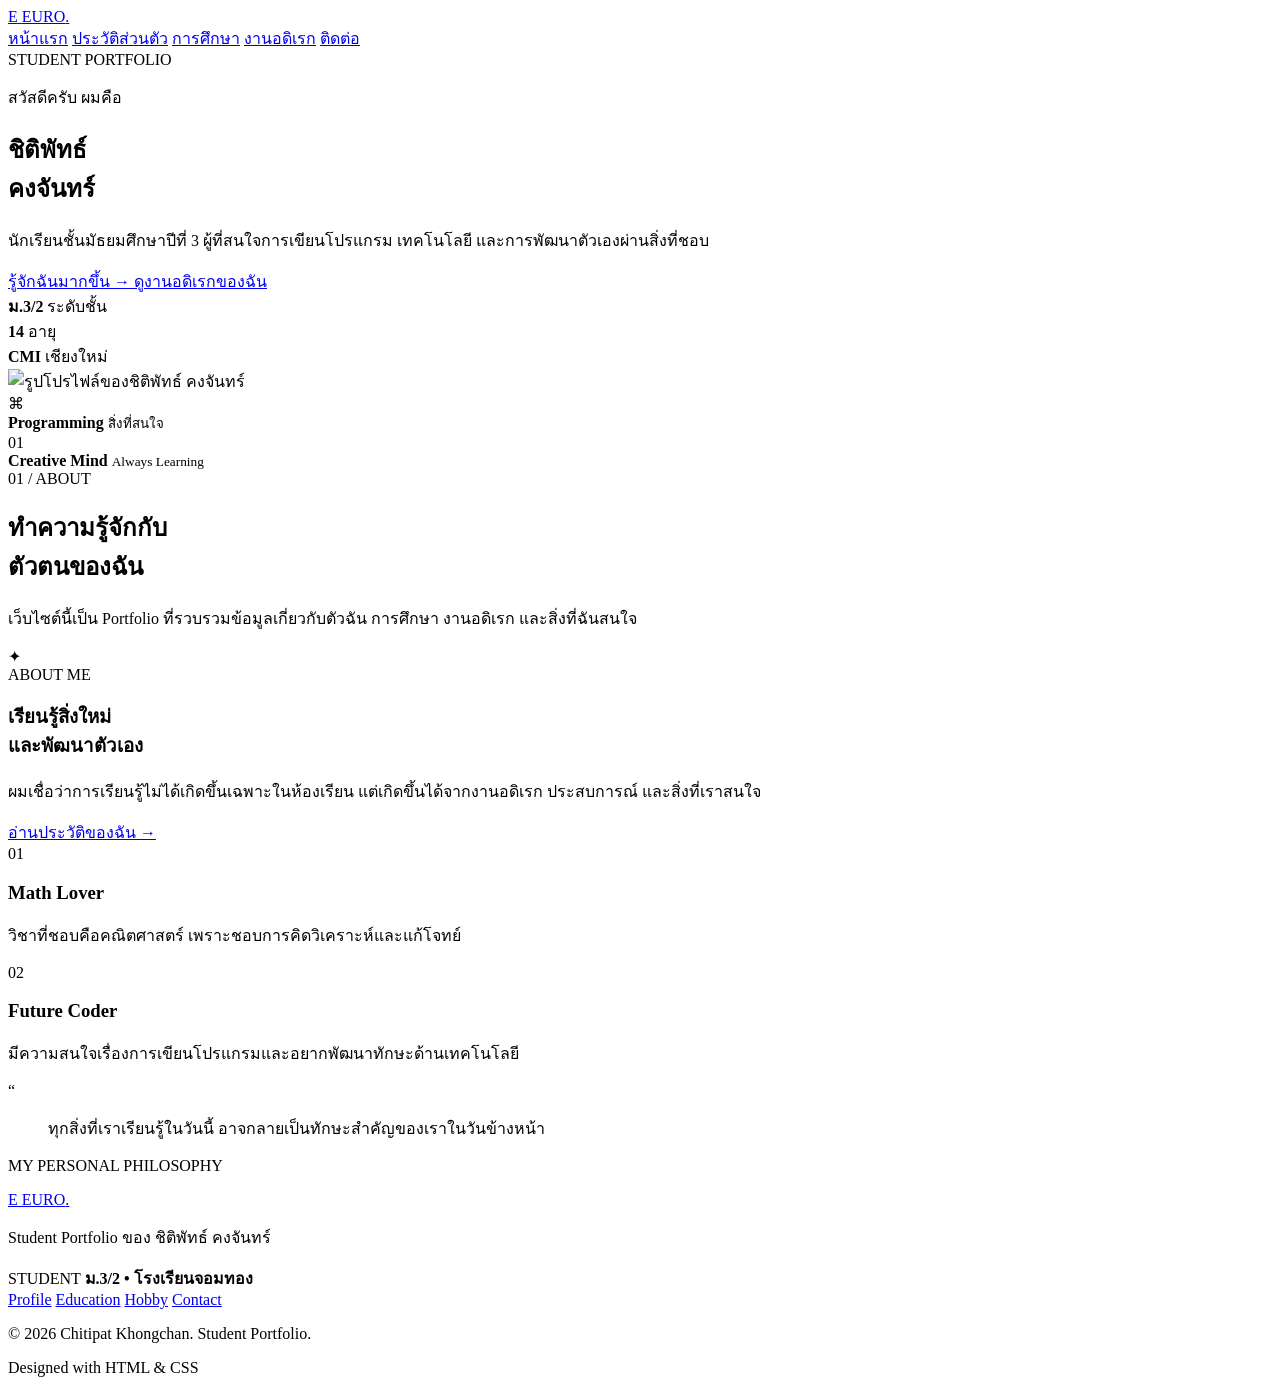
==== index.html @ 55d78a34 "Create index.html" ====
<!DOCTYPE html>
<html lang="th">
<head>
    <meta charset="UTF-8">
    <meta name="viewport" content="width=device-width, initial-scale=1.0">
    <meta name="description" content="เว็บไซต์ Portfolio ของชิติพัทธ์ คงจันทร์ หรือยูโร นักเรียนชั้นมัธยมศึกษาปีที่ 3">
    <title>Euro Portfolio | หน้าแรก</title>
    <link rel="stylesheet" href="style.css">
</head>

<body>

    <header class="site-header">
        <nav class="navbar container">
            <a href="index.html" class="logo">
                <span class="logo-mark">E</span>
                <span>EURO<span class="logo-dot">.</span></span>
            </a>

            <div class="nav-links">
                <a href="index.html" class="active">หน้าแรก</a>
                <a href="profile.html">ประวัติส่วนตัว</a>
                <a href="education.html">การศึกษา</a>
                <a href="hobby.html">งานอดิเรก</a>
                <a href="contact.html">ติดต่อ</a>
            </div>
        </nav>
    </header>

    <main>

        <section class="hero">
            <div class="hero-glow hero-glow-one"></div>
            <div class="hero-glow hero-glow-two"></div>

            <div class="container hero-grid">

                <div class="hero-content reveal">
                    <div class="eyebrow">
                        <span class="status-dot"></span>
                        STUDENT PORTFOLIO
                    </div>

                    <p class="hero-small-title">สวัสดีครับ ผมคือ</p>

                    <h1>
                        ชิติพัทธ์<br>
                        <span>คงจันทร์</span>
                    </h1>

                    <p class="hero-description">
                        นักเรียนชั้นมัธยมศึกษาปีที่ 3
                        ผู้ที่สนใจการเขียนโปรแกรม เทคโนโลยี
                        และการพัฒนาตัวเองผ่านสิ่งที่ชอบ
                    </p>

                    <div class="hero-actions">
                        <a href="profile.html" class="btn btn-primary">
                            รู้จักฉันมากขึ้น
                            <span>→</span>
                        </a>

                        <a href="hobby.html" class="btn btn-outline">
                            ดูงานอดิเรกของฉัน
                        </a>
                    </div>

                    <div class="hero-meta">
                        <div>
                            <strong>ม.3/2</strong>
                            <span>ระดับชั้น</span>
                        </div>

                        <div>
                            <strong>14</strong>
                            <span>อายุ</span>
                        </div>

                        <div>
                            <strong>CMI</strong>
                            <span>เชียงใหม่</span>
                        </div>
                    </div>
                </div>

                <div class="hero-visual reveal delay-1">
                    <div class="visual-circle"></div>
                    <div class="visual-ring"></div>

                    <div class="profile-frame">
                        <img
                            src="https://placehold.co/600x700/101722/90CAF9?text=EURO"
                            alt="รูปโปรไฟล์ของชิติพัทธ์ คงจันทร์">
                    </div>

                    <div class="floating-card floating-card-top">
                        <span class="floating-icon">⌘</span>
                        <div>
                            <strong>Programming</strong>
                            <small>สิ่งที่สนใจ</small>
                        </div>
                    </div>

                    <div class="floating-card floating-card-bottom">
                        <span class="floating-icon">01</span>
                        <div>
                            <strong>Creative Mind</strong>
                            <small>Always Learning</small>
                        </div>
                    </div>
                </div>

            </div>
        </section>

        <section class="intro-section section">
            <div class="container">

                <div class="section-heading reveal">
                    <span class="section-number">01 / ABOUT</span>
                    <h2>ทำความรู้จักกับ<br><span>ตัวตนของฉัน</span></h2>
                    <p>
                        เว็บไซต์นี้เป็น Portfolio ที่รวบรวมข้อมูลเกี่ยวกับตัวฉัน
                        การศึกษา งานอดิเรก และสิ่งที่ฉันสนใจ
                    </p>
                </div>

                <div class="intro-grid">

                    <article class="feature-card feature-main reveal">
                        <div class="card-icon">✦</div>
                        <span class="card-label">ABOUT ME</span>
                        <h3>เรียนรู้สิ่งใหม่<br>และพัฒนาตัวเอง</h3>
                        <p>
                            ผมเชื่อว่าการเรียนรู้ไม่ได้เกิดขึ้นเฉพาะในห้องเรียน
                            แต่เกิดขึ้นได้จากงานอดิเรก ประสบการณ์
                            และสิ่งที่เราสนใจ
                        </p>
                        <a href="profile.html" class="text-link">
                            อ่านประวัติของฉัน →
                        </a>
                    </article>

                    <article class="feature-card reveal delay-1">
                        <span class="mini-number">01</span>
                        <h3>Math Lover</h3>
                        <p>วิชาที่ชอบคือคณิตศาสตร์ เพราะชอบการคิดวิเคราะห์และแก้โจทย์</p>
                    </article>

                    <article class="feature-card accent-card reveal delay-2">
                        <span class="mini-number">02</span>
                        <h3>Future Coder</h3>
                        <p>มีความสนใจเรื่องการเขียนโปรแกรมและอยากพัฒนาทักษะด้านเทคโนโลยี</p>
                    </article>

                </div>
            </div>
        </section>

        <section class="quote-section">
            <div class="container quote-inner reveal">
                <span class="quote-mark">“</span>
                <blockquote>
                    ทุกสิ่งที่เราเรียนรู้ในวันนี้
                    อาจกลายเป็นทักษะสำคัญของเราในวันข้างหน้า
                </blockquote>
                <span class="quote-line"></span>
                <p>MY PERSONAL PHILOSOPHY</p>
            </div>
        </section>

    </main>

    <footer class="site-footer">
        <div class="container footer-grid">

            <div class="footer-brand">
                <a href="index.html" class="logo">
                    <span class="logo-mark">E</span>
                    <span>EURO<span class="logo-dot">.</span></span>
                </a>
                <p>Student Portfolio ของ ชิติพัทธ์ คงจันทร์</p>
            </div>

            <div class="footer-class">
                <span>STUDENT</span>
                <strong>ม.3/2 • โรงเรียนจอมทอง</strong>
            </div>

            <div class="footer-links">
                <a href="profile.html">Profile</a>
                <a href="education.html">Education</a>
                <a href="hobby.html">Hobby</a>
                <a href="contact.html">Contact</a>
            </div>

        </div>

        <div class="container footer-bottom">
            <p>© 2026 Chitipat Khongchan. Student Portfolio.</p>
            <p>Designed with HTML & CSS</p>
        </div>
    </footer>

</body>
</html>
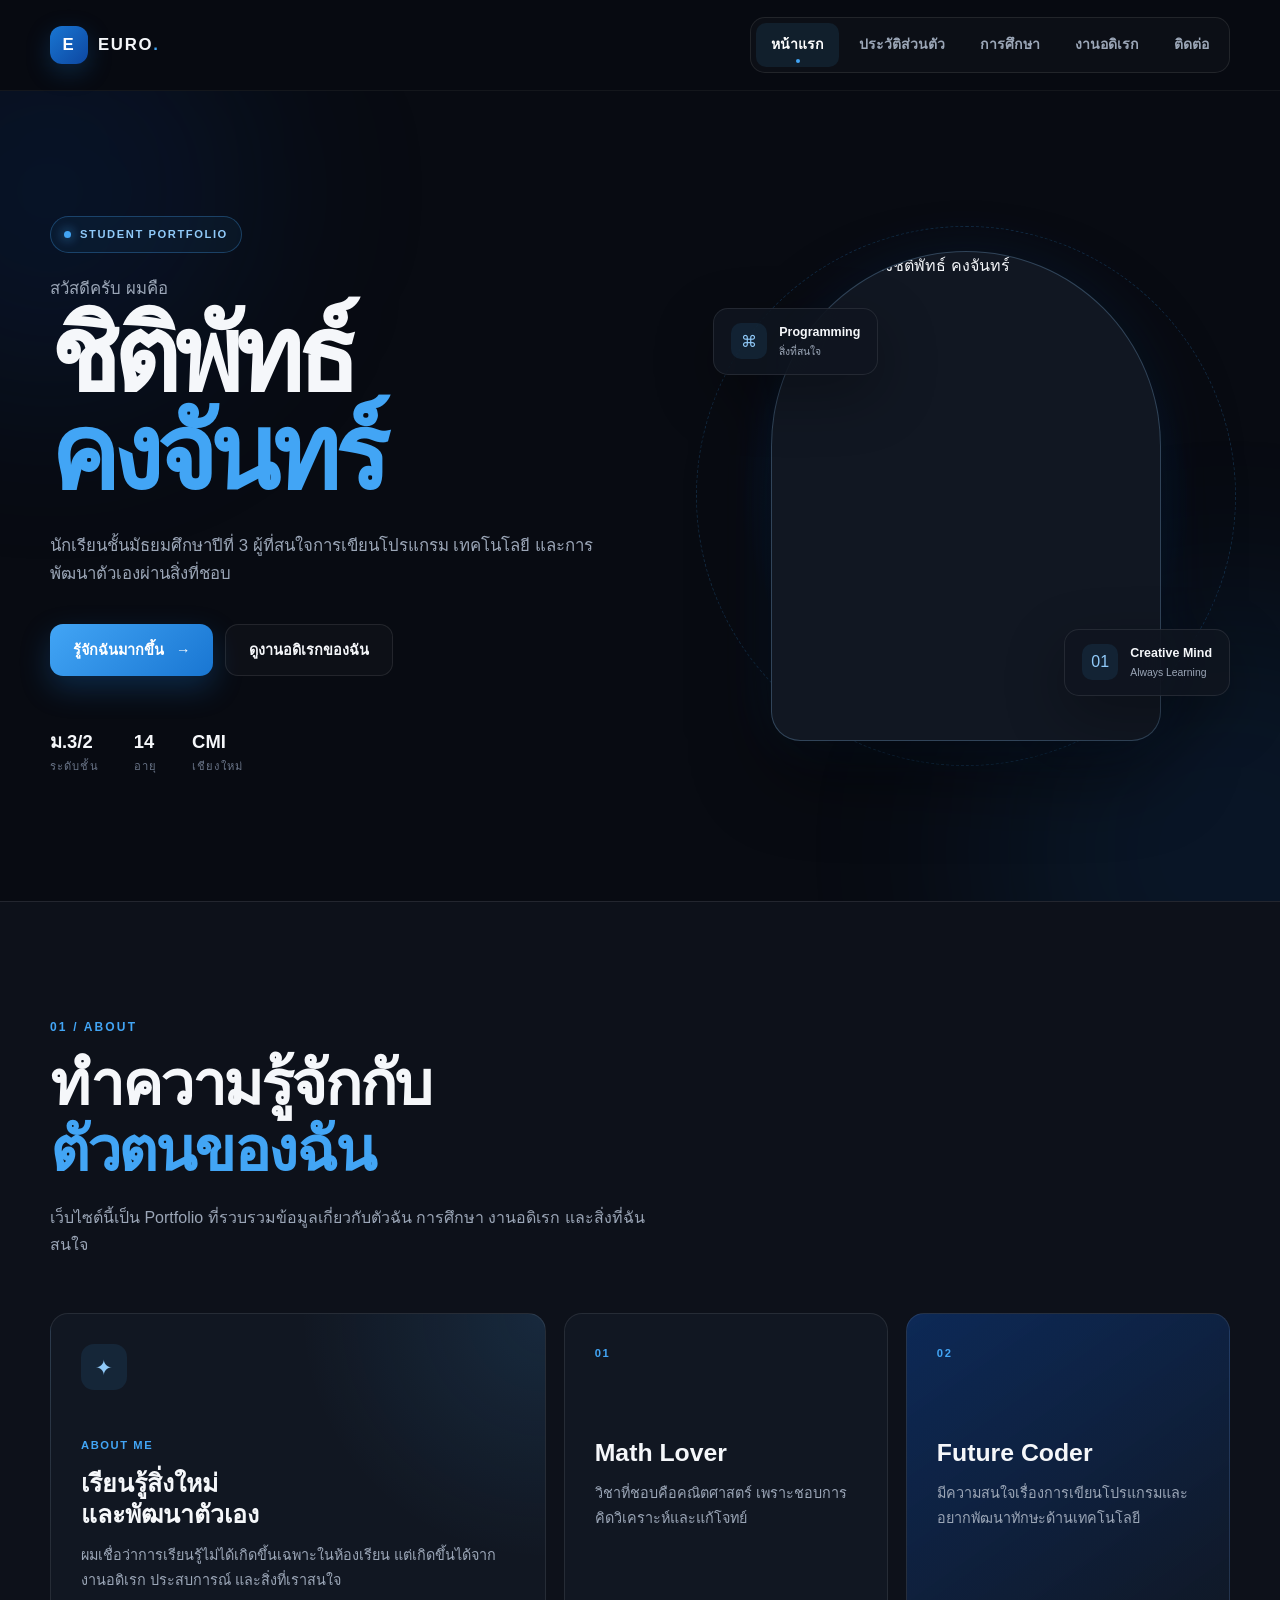
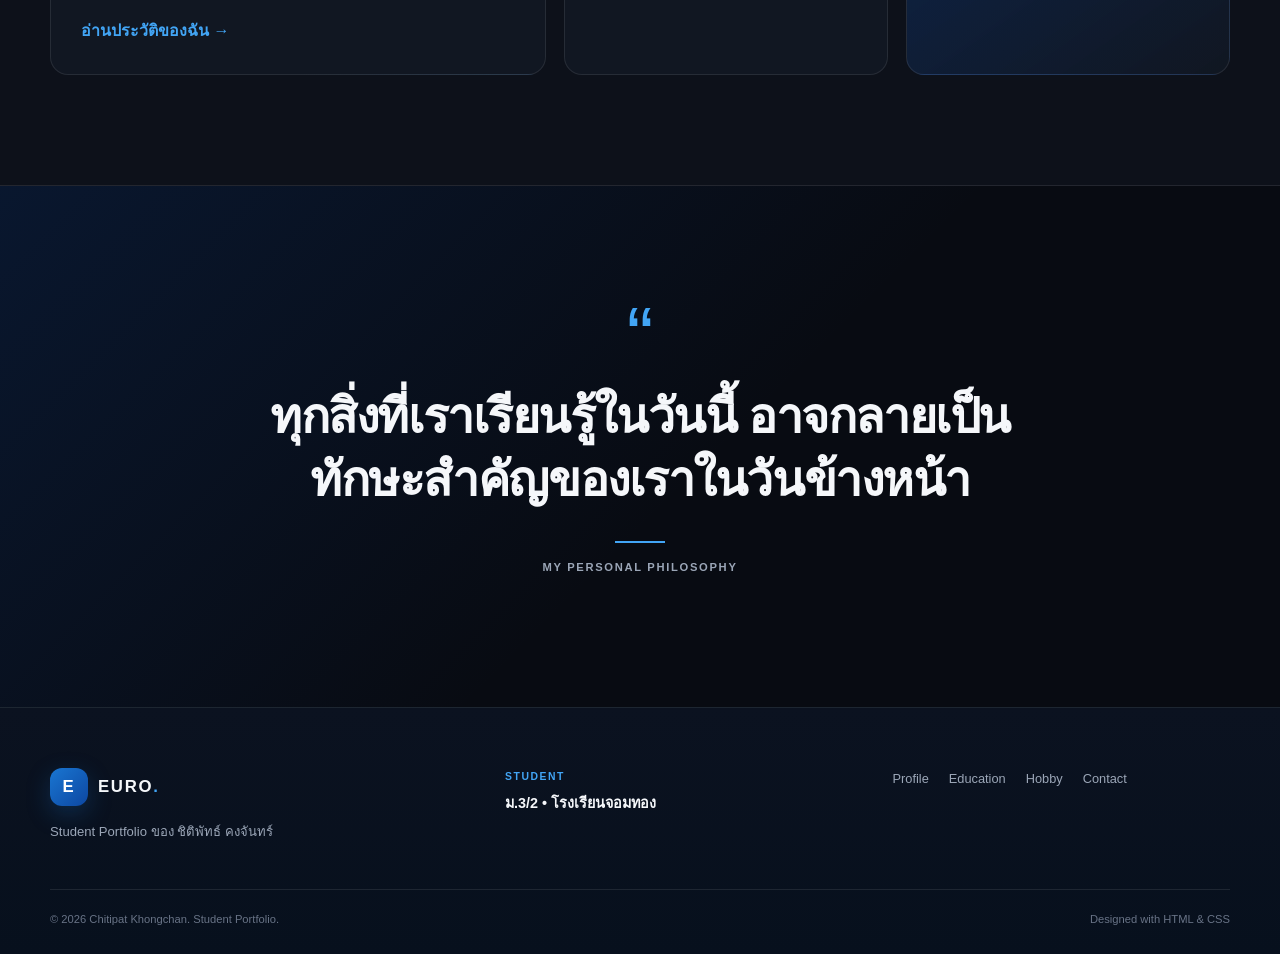
==== commit 7f93af0c: "Update index.html" ====
--- a/index.html
+++ b/index.html
@@ -5,6 +5,12 @@
     <meta name="viewport" content="width=device-width, initial-scale=1.0">
     <meta name="description" content="เว็บไซต์ Portfolio ของชิติพัทธ์ คงจันทร์ หรือยูโร นักเรียนชั้นมัธยมศึกษาปีที่ 3">
     <title>Euro Portfolio | หน้าแรก</title>
+
+    <!-- Modern Thai Font -->
+    <link rel="preconnect" href="https://fonts.googleapis.com">
+    <link rel="preconnect" href="https://fonts.gstatic.com" crossorigin>
+    <link href="https://fonts.googleapis.com/css2?family=Kanit:wght@300;400;500;600;700&display=swap" rel="stylesheet">
+
     <link rel="stylesheet" href="style.css">
 </head>
 
@@ -118,7 +124,12 @@
 
                 <div class="section-heading reveal">
                     <span class="section-number">01 / ABOUT</span>
-                    <h2>ทำความรู้จักกับ<br><span>ตัวตนของฉัน</span></h2>
+
+                    <h2>
+                        ทำความรู้จักกับ<br>
+                        <span>ตัวตนของฉัน</span>
+                    </h2>
+
                     <p>
                         เว็บไซต์นี้เป็น Portfolio ที่รวบรวมข้อมูลเกี่ยวกับตัวฉัน
                         การศึกษา งานอดิเรก และสิ่งที่ฉันสนใจ
@@ -130,12 +141,18 @@
                     <article class="feature-card feature-main reveal">
                         <div class="card-icon">✦</div>
                         <span class="card-label">ABOUT ME</span>
-                        <h3>เรียนรู้สิ่งใหม่<br>และพัฒนาตัวเอง</h3>
+
+                        <h3>
+                            เรียนรู้สิ่งใหม่<br>
+                            และพัฒนาตัวเอง
+                        </h3>
+
                         <p>
                             ผมเชื่อว่าการเรียนรู้ไม่ได้เกิดขึ้นเฉพาะในห้องเรียน
                             แต่เกิดขึ้นได้จากงานอดิเรก ประสบการณ์
                             และสิ่งที่เราสนใจ
                         </p>
+
                         <a href="profile.html" class="text-link">
                             อ่านประวัติของฉัน →
                         </a>
@@ -144,13 +161,17 @@
                     <article class="feature-card reveal delay-1">
                         <span class="mini-number">01</span>
                         <h3>Math Lover</h3>
-                        <p>วิชาที่ชอบคือคณิตศาสตร์ เพราะชอบการคิดวิเคราะห์และแก้โจทย์</p>
+                        <p>
+                            วิชาที่ชอบคือคณิตศาสตร์ เพราะชอบการคิดวิเคราะห์และแก้โจทย์
+                        </p>
                     </article>
 
                     <article class="feature-card accent-card reveal delay-2">
                         <span class="mini-number">02</span>
                         <h3>Future Coder</h3>
-                        <p>มีความสนใจเรื่องการเขียนโปรแกรมและอยากพัฒนาทักษะด้านเทคโนโลยี</p>
+                        <p>
+                            มีความสนใจเรื่องการเขียนโปรแกรมและอยากพัฒนาทักษะด้านเทคโนโลยี
+                        </p>
                     </article>
 
                 </div>
@@ -160,10 +181,12 @@
         <section class="quote-section">
             <div class="container quote-inner reveal">
                 <span class="quote-mark">“</span>
+
                 <blockquote>
                     ทุกสิ่งที่เราเรียนรู้ในวันนี้
                     อาจกลายเป็นทักษะสำคัญของเราในวันข้างหน้า
                 </blockquote>
+
                 <span class="quote-line"></span>
                 <p>MY PERSONAL PHILOSOPHY</p>
             </div>
@@ -179,6 +202,7 @@
                     <span class="logo-mark">E</span>
                     <span>EURO<span class="logo-dot">.</span></span>
                 </a>
+
                 <p>Student Portfolio ของ ชิติพัทธ์ คงจันทร์</p>
             </div>
 
--- a/style.css
+++ b/style.css
@@ -0,0 +1,2004 @@
+/* =========================================
+   EURO STUDENT PORTFOLIO
+   HTML5 + CSS3
+   ========================================= */
+
+/* ---------- Google-like system font stack ---------- */
+
+:root {
+    --bg: #080b12;
+    --bg-soft: #0d111a;
+    --bg-card: #111722;
+    --bg-card-light: #151c28;
+
+    --white: #ffffff;
+    --text: #f5f7fa;
+    --muted: #9ba6b7;
+    --muted-dark: #687386;
+
+    --blue-dark: #0d47a1;
+    --blue: #1976d2;
+    --blue-light: #42a5f5;
+    --blue-soft: #90caf9;
+    --blue-pale: #e3f2fd;
+
+    --border: rgba(255, 255, 255, 0.09);
+    --border-blue: rgba(66, 165, 245, 0.3);
+
+    --shadow: 0 20px 60px rgba(0, 0, 0, 0.3);
+    --shadow-blue: 0 20px 50px rgba(25, 118, 210, 0.18);
+
+    --radius-sm: 10px;
+    --radius-md: 18px;
+    --radius-lg: 30px;
+
+    --container: 1180px;
+}
+
+
+/* =========================================
+   RESET
+   ========================================= */
+
+* {
+    margin: 0;
+    padding: 0;
+    box-sizing: border-box;
+}
+
+html {
+    scroll-behavior: smooth;
+}
+
+body {
+    background: var(--bg);
+    color: var(--text);
+    font-family:
+        "Segoe UI",
+        Tahoma,
+        Arial,
+        sans-serif;
+    line-height: 1.7;
+    overflow-x: hidden;
+}
+
+img {
+    display: block;
+    width: 100%;
+}
+
+a {
+    color: inherit;
+    text-decoration: none;
+}
+
+button,
+a {
+    -webkit-tap-highlight-color: transparent;
+}
+
+::selection {
+    background: var(--blue);
+    color: white;
+}
+
+
+/* =========================================
+   COMMON
+   ========================================= */
+
+.container {
+    width: min(100% - 40px, var(--container));
+    margin-inline: auto;
+}
+
+.section {
+    padding: 110px 0;
+}
+
+.section-heading {
+    max-width: 700px;
+    margin-bottom: 55px;
+}
+
+.section-heading.compact {
+    margin-bottom: 35px;
+}
+
+.section-number {
+    display: inline-block;
+    color: var(--blue-light);
+    font-size: 0.75rem;
+    font-weight: 800;
+    letter-spacing: 0.18em;
+    margin-bottom: 15px;
+}
+
+.section-heading h2 {
+    font-size: clamp(2.1rem, 5vw, 3.8rem);
+    line-height: 1.08;
+    letter-spacing: -0.04em;
+    margin-bottom: 20px;
+}
+
+.section-heading h2 span,
+.page-hero h1 span,
+.hero h1 span,
+.about-content .large-text span {
+    color: var(--blue-light);
+}
+
+.section-heading p {
+    color: var(--muted);
+    max-width: 620px;
+}
+
+.text-link {
+    display: inline-flex;
+    color: var(--blue-light);
+    font-weight: 700;
+    margin-top: 25px;
+    transition: 0.3s ease;
+}
+
+.text-link:hover {
+    color: white;
+    transform: translateX(5px);
+}
+
+
+/* =========================================
+   NAVIGATION
+   ========================================= */
+
+.site-header {
+    position: sticky;
+    top: 0;
+    z-index: 1000;
+    padding: 16px 0;
+    background: rgba(8, 11, 18, 0.76);
+    backdrop-filter: blur(18px);
+    -webkit-backdrop-filter: blur(18px);
+    border-bottom: 1px solid rgba(255, 255, 255, 0.05);
+}
+
+.navbar {
+    min-height: 58px;
+    display: flex;
+    align-items: center;
+    justify-content: space-between;
+    gap: 30px;
+}
+
+.logo {
+    display: inline-flex;
+    align-items: center;
+    gap: 10px;
+    font-size: 1.05rem;
+    font-weight: 900;
+    letter-spacing: 0.1em;
+}
+
+.logo-mark {
+    width: 38px;
+    height: 38px;
+    display: grid;
+    place-items: center;
+    border-radius: 12px;
+    color: white;
+    background: linear-gradient(
+        135deg,
+        var(--blue),
+        var(--blue-dark)
+    );
+    box-shadow: 0 8px 25px rgba(25, 118, 210, 0.25);
+}
+
+.logo-dot {
+    color: var(--blue-light);
+}
+
+.nav-links {
+    display: flex;
+    align-items: center;
+    gap: 5px;
+    padding: 5px;
+    border: 1px solid var(--border);
+    background: rgba(255, 255, 255, 0.025);
+    border-radius: 15px;
+}
+
+.nav-links a {
+    position: relative;
+    padding: 10px 15px;
+    color: var(--muted);
+    font-size: 0.88rem;
+    font-weight: 600;
+    border-radius: 10px;
+    transition: 0.3s ease;
+}
+
+.nav-links a:hover,
+.nav-links a.active {
+    color: white;
+    background: rgba(66, 165, 245, 0.1);
+}
+
+.nav-links a.active::after {
+    content: "";
+    position: absolute;
+    left: 50%;
+    bottom: 4px;
+    width: 4px;
+    height: 4px;
+    border-radius: 50%;
+    background: var(--blue-light);
+    transform: translateX(-50%);
+}
+
+
+/* =========================================
+   BUTTONS
+   ========================================= */
+
+.btn {
+    min-height: 52px;
+    padding: 0 23px;
+    display: inline-flex;
+    align-items: center;
+    justify-content: center;
+    gap: 12px;
+    border-radius: 13px;
+    font-size: 0.9rem;
+    font-weight: 800;
+    transition:
+        transform 0.3s ease,
+        box-shadow 0.3s ease,
+        background 0.3s ease;
+}
+
+.btn:hover {
+    transform: translateY(-3px);
+}
+
+.btn-primary {
+    color: white;
+    background: linear-gradient(
+        135deg,
+        var(--blue-light),
+        var(--blue)
+    );
+    box-shadow: 0 12px 30px rgba(25, 118, 210, 0.28);
+}
+
+.btn-primary:hover {
+    box-shadow: 0 17px 38px rgba(25, 118, 210, 0.38);
+}
+
+.btn-outline {
+    color: var(--text);
+    border: 1px solid var(--border);
+    background: rgba(255, 255, 255, 0.025);
+}
+
+.btn-outline:hover {
+    border-color: var(--border-blue);
+    background: rgba(66, 165, 245, 0.06);
+}
+
+
+/* =========================================
+   HERO
+   ========================================= */
+
+.hero {
+    position: relative;
+    min-height: calc(100vh - 90px);
+    display: flex;
+    align-items: center;
+    overflow: hidden;
+    padding: 90px 0;
+}
+
+.hero-grid {
+    position: relative;
+    z-index: 2;
+    display: grid;
+    grid-template-columns: 1.05fr 0.95fr;
+    align-items: center;
+    gap: 70px;
+}
+
+.hero-content {
+    max-width: 650px;
+}
+
+.eyebrow {
+    width: fit-content;
+    display: flex;
+    align-items: center;
+    gap: 9px;
+    padding: 8px 13px;
+    margin-bottom: 22px;
+    border: 1px solid var(--border-blue);
+    border-radius: 100px;
+    background: rgba(66, 165, 245, 0.05);
+    color: var(--blue-soft);
+    font-size: 0.7rem;
+    font-weight: 800;
+    letter-spacing: 0.14em;
+}
+
+.status-dot {
+    width: 7px;
+    height: 7px;
+    border-radius: 50%;
+    background: var(--blue-light);
+    box-shadow: 0 0 12px var(--blue-light);
+}
+
+.hero-small-title {
+    color: var(--muted);
+    font-size: 1.05rem;
+    margin-bottom: 4px;
+}
+
+.hero h1 {
+    font-size: clamp(3.5rem, 8vw, 6.8rem);
+    line-height: 0.95;
+    letter-spacing: -0.065em;
+    margin-bottom: 30px;
+}
+
+.hero-description {
+    max-width: 600px;
+    color: var(--muted);
+    font-size: 1.05rem;
+}
+
+.hero-actions {
+    display: flex;
+    flex-wrap: wrap;
+    gap: 12px;
+    margin-top: 35px;
+}
+
+.hero-meta {
+    display: flex;
+    align-items: center;
+    gap: 35px;
+    margin-top: 50px;
+}
+
+.hero-meta div {
+    display: flex;
+    flex-direction: column;
+}
+
+.hero-meta strong {
+    font-size: 1.15rem;
+}
+
+.hero-meta span {
+    color: var(--muted-dark);
+    font-size: 0.7rem;
+    text-transform: uppercase;
+    letter-spacing: 0.1em;
+}
+
+.hero-visual {
+    position: relative;
+    min-height: 570px;
+    display: grid;
+    place-items: center;
+}
+
+.profile-frame {
+    position: relative;
+    z-index: 3;
+    width: min(390px, 80%);
+    height: 490px;
+    overflow: hidden;
+    border-radius: 200px 200px 30px 30px;
+    border: 1px solid rgba(144, 202, 249, 0.25);
+    background: var(--bg-card);
+    box-shadow:
+        0 35px 80px rgba(0, 0, 0, 0.45),
+        0 0 60px rgba(25, 118, 210, 0.12);
+    transition: transform 0.5s ease;
+}
+
+.profile-frame:hover {
+    transform: translateY(-8px) scale(1.015);
+}
+
+.profile-frame img {
+    height: 100%;
+    object-fit: cover;
+    transition: transform 0.6s ease;
+}
+
+.profile-frame:hover img {
+    transform: scale(1.04);
+}
+
+.visual-circle {
+    position: absolute;
+    z-index: 1;
+    width: 460px;
+    height: 460px;
+    border-radius: 50%;
+    background:
+        radial-gradient(
+            circle,
+            rgba(66, 165, 245, 0.22),
+            rgba(13, 71, 161, 0.04) 65%,
+            transparent 70%
+        );
+}
+
+.visual-ring {
+    position: absolute;
+    z-index: 0;
+    width: 540px;
+    height: 540px;
+    border: 1px dashed rgba(66, 165, 245, 0.2);
+    border-radius: 50%;
+    animation: rotateRing 30s linear infinite;
+}
+
+.floating-card {
+    position: absolute;
+    z-index: 5;
+    display: flex;
+    align-items: center;
+    gap: 12px;
+    padding: 13px 17px;
+    border: 1px solid var(--border);
+    border-radius: 15px;
+    background: rgba(15, 21, 31, 0.88);
+    backdrop-filter: blur(15px);
+    box-shadow: var(--shadow);
+}
+
+.floating-card strong,
+.floating-card small {
+    display: block;
+}
+
+.floating-card strong {
+    font-size: 0.78rem;
+}
+
+.floating-card small {
+    color: var(--muted);
+    font-size: 0.65rem;
+}
+
+.floating-card-top {
+    top: 17%;
+    left: 2%;
+}
+
+.floating-card-bottom {
+    right: 0;
+    bottom: 15%;
+}
+
+.floating-icon {
+    width: 36px;
+    height: 36px;
+    display: grid;
+    place-items: center;
+    border-radius: 10px;
+    color: var(--blue-soft);
+    background: rgba(66, 165, 245, 0.1);
+}
+
+.hero-glow {
+    position: absolute;
+    border-radius: 50%;
+    filter: blur(90px);
+    pointer-events: none;
+}
+
+.hero-glow-one {
+    width: 400px;
+    height: 400px;
+    top: -100px;
+    left: -150px;
+    background: rgba(13, 71, 161, 0.15);
+}
+
+.hero-glow-two {
+    width: 500px;
+    height: 500px;
+    right: -200px;
+    bottom: -200px;
+    background: rgba(25, 118, 210, 0.1);
+}
+
+
+/* =========================================
+   INTRO
+   ========================================= */
+
+.intro-section {
+    background: var(--bg-soft);
+    border-top: 1px solid var(--border);
+    border-bottom: 1px solid var(--border);
+}
+
+.intro-grid {
+    display: grid;
+    grid-template-columns: 1.3fr 0.85fr 0.85fr;
+    gap: 18px;
+}
+
+.feature-card {
+    min-height: 280px;
+    position: relative;
+    overflow: hidden;
+    padding: 30px;
+    border: 1px solid var(--border);
+    border-radius: var(--radius-md);
+    background: var(--bg-card);
+    transition:
+        transform 0.35s ease,
+        border-color 0.35s ease,
+        box-shadow 0.35s ease;
+}
+
+.feature-card:hover {
+    transform: translateY(-7px);
+    border-color: var(--border-blue);
+    box-shadow: var(--shadow-blue);
+}
+
+.feature-main {
+    background:
+        radial-gradient(
+            circle at 100% 0%,
+            rgba(66, 165, 245, 0.13),
+            transparent 40%
+        ),
+        var(--bg-card);
+}
+
+.card-icon {
+    width: 46px;
+    height: 46px;
+    display: grid;
+    place-items: center;
+    margin-bottom: 40px;
+    border-radius: 13px;
+    color: var(--blue-soft);
+    background: rgba(66, 165, 245, 0.1);
+    font-size: 1.3rem;
+}
+
+.card-label,
+.feature-card .mini-number {
+    color: var(--blue-light);
+    font-size: 0.7rem;
+    font-weight: 800;
+    letter-spacing: 0.14em;
+}
+
+.feature-card h3 {
+    font-size: 1.55rem;
+    line-height: 1.25;
+    margin: 12px 0;
+}
+
+.feature-card p {
+    color: var(--muted);
+    font-size: 0.9rem;
+}
+
+.mini-number {
+    display: block;
+    margin-bottom: 75px;
+}
+
+.accent-card {
+    background:
+        linear-gradient(
+            145deg,
+            rgba(13, 71, 161, 0.45),
+            rgba(17, 23, 34, 0.95)
+        );
+}
+
+
+/* =========================================
+   QUOTE
+   ========================================= */
+
+.quote-section {
+    padding: 130px 0;
+    background:
+        linear-gradient(
+            135deg,
+            rgba(13, 71, 161, 0.2),
+            transparent 55%
+        );
+}
+
+.quote-inner {
+    max-width: 850px;
+    margin-inline: auto;
+    text-align: center;
+}
+
+.quote-mark {
+    display: block;
+    color: var(--blue-light);
+    font-size: 5rem;
+    line-height: 0.5;
+}
+
+blockquote {
+    margin: 30px 0;
+    font-size: clamp(1.7rem, 4vw, 3rem);
+    line-height: 1.3;
+    font-weight: 700;
+    letter-spacing: -0.03em;
+}
+
+.quote-line {
+    display: block;
+    width: 50px;
+    height: 2px;
+    margin: 0 auto 15px;
+    background: var(--blue-light);
+}
+
+.quote-inner p {
+    color: var(--muted);
+    font-size: 0.7rem;
+    font-weight: 800;
+    letter-spacing: 0.15em;
+}
+
+
+/* =========================================
+   INNER PAGE HERO
+   ========================================= */
+
+.page-hero {
+    position: relative;
+    overflow: hidden;
+    padding: 110px 0 100px;
+    border-bottom: 1px solid var(--border);
+    background:
+        radial-gradient(
+            circle at 80% 30%,
+            rgba(25, 118, 210, 0.12),
+            transparent 35%
+        );
+}
+
+.page-hero::after {
+    content: "";
+    position: absolute;
+    right: 8%;
+    top: 30%;
+    width: 150px;
+    height: 150px;
+    border: 1px solid rgba(66, 165, 245, 0.15);
+    border-radius: 50%;
+}
+
+.page-hero-inner {
+    position: relative;
+    z-index: 2;
+}
+
+.page-hero h1 {
+    font-size: clamp(3rem, 7vw, 6rem);
+    line-height: 0.95;
+    letter-spacing: -0.06em;
+    margin-bottom: 25px;
+}
+
+.page-hero p {
+    max-width: 600px;
+    color: var(--muted);
+    font-size: 1rem;
+}
+
+
+/* =========================================
+   PROFILE
+   ========================================= */
+
+.profile-layout {
+    display: grid;
+    grid-template-columns: 0.85fr 1.15fr;
+    align-items: center;
+    gap: 80px;
+}
+
+.profile-photo-area {
+    position: relative;
+    min-height: 600px;
+    display: grid;
+    place-items: center;
+}
+
+.profile-decoration {
+    position: absolute;
+    width: 420px;
+    height: 420px;
+    border: 1px solid var(--border-blue);
+    border-radius: 50%;
+    box-shadow: 0 0 80px rgba(25, 118, 210, 0.1);
+}
+
+.large-profile-frame {
+    position: relative;
+    z-index: 2;
+    width: 340px;
+    height: 480px;
+    overflow: hidden;
+    border-radius: 30px;
+    border: 1px solid var(--border-blue);
+    box-shadow: var(--shadow);
+    transition: 0.4s ease;
+}
+
+.large-profile-frame:hover {
+    transform: rotate(-1deg) translateY(-6px);
+}
+
+.large-profile-frame img {
+    height: 100%;
+    object-fit: cover;
+}
+
+.photo-caption {
+    position: absolute;
+    z-index: 3;
+    left: 10%;
+    bottom: 8%;
+    padding: 16px 22px;
+    border: 1px solid var(--border);
+    border-radius: 14px;
+    background: rgba(12, 17, 25, 0.88);
+    backdrop-filter: blur(15px);
+}
+
+.photo-caption span,
+.photo-caption strong {
+    display: block;
+}
+
+.photo-caption span {
+    color: var(--blue-light);
+    font-size: 0.65rem;
+    font-weight: 800;
+    letter-spacing: 0.15em;
+}
+
+.photo-caption strong {
+    font-size: 1.4rem;
+}
+
+.info-grid {
+    display: grid;
+    grid-template-columns: repeat(2, 1fr);
+    gap: 12px;
+}
+
+.info-box {
+    padding: 20px;
+    border: 1px solid var(--border);
+    border-radius: 15px;
+    background: var(--bg-card);
+    transition: 0.3s ease;
+}
+
+.info-box:hover {
+    transform: translateY(-4px);
+    border-color: var(--border-blue);
+}
+
+.info-box span,
+.info-box strong {
+    display: block;
+}
+
+.info-box span {
+    color: var(--muted-dark);
+    font-size: 0.7rem;
+    margin-bottom: 4px;
+}
+
+.info-box strong {
+    font-size: 0.95rem;
+}
+
+.about-me-section {
+    background: var(--bg-soft);
+    border-block: 1px solid var(--border);
+}
+
+.about-grid {
+    display: grid;
+    grid-template-columns: 0.8fr 1.2fr;
+    gap: 100px;
+}
+
+.about-content {
+    max-width: 680px;
+}
+
+.about-content p {
+    color: var(--muted);
+    margin-bottom: 20px;
+}
+
+.about-content .large-text {
+    color: var(--text);
+    font-size: 1.35rem;
+    line-height: 1.55;
+}
+
+.stats-grid {
+    display: grid;
+    grid-template-columns: repeat(4, 1fr);
+    gap: 1px;
+    background: var(--border);
+    border: 1px solid var(--border);
+}
+
+.stat-item {
+    min-height: 180px;
+    padding: 35px;
+    display: flex;
+    flex-direction: column;
+    justify-content: center;
+    background: var(--bg);
+}
+
+.stat-item strong {
+    color: var(--blue-light);
+    font-size: clamp(2.5rem, 5vw, 4rem);
+    line-height: 1;
+}
+
+.stat-item span {
+    margin-top: 12px;
+    color: var(--muted);
+    font-size: 0.68rem;
+    font-weight: 800;
+    letter-spacing: 0.12em;
+}
+
+
+/* =========================================
+   EDUCATION TIMELINE
+   ========================================= */
+
+.timeline {
+    position: relative;
+    max-width: 900px;
+    margin: 0 auto;
+}
+
+.timeline::before {
+    content: "";
+    position: absolute;
+    top: 0;
+    bottom: 0;
+    left: 25px;
+    width: 1px;
+    background:
+        linear-gradient(
+            to bottom,
+            var(--blue-light),
+            rgba(66, 165, 245, 0.05)
+        );
+}
+
+.timeline-item {
+    position: relative;
+    display: grid;
+    grid-template-columns: 52px 1fr;
+    gap: 35px;
+    margin-bottom: 45px;
+}
+
+.timeline-marker {
+    position: relative;
+    z-index: 2;
+    width: 52px;
+    height: 52px;
+    display: grid;
+    place-items: center;
+    border: 1px solid var(--border-blue);
+    border-radius: 50%;
+    background: var(--bg);
+    color: var(--blue-light);
+    font-size: 0.7rem;
+    font-weight: 800;
+}
+
+.timeline-content {
+    padding: 30px;
+    border: 1px solid var(--border);
+    border-radius: 20px;
+    background: var(--bg-card);
+    transition: 0.35s ease;
+}
+
+.timeline-content:hover {
+    transform: translateX(7px);
+    border-color: var(--border-blue);
+    box-shadow: var(--shadow-blue);
+}
+
+.timeline-year {
+    color: var(--blue-light);
+    font-size: 0.7rem;
+    font-weight: 800;
+    letter-spacing: 0.1em;
+}
+
+.timeline-content h3 {
+    margin: 8px 0 10px;
+    font-size: 1.4rem;
+}
+
+.timeline-content p {
+    color: var(--muted);
+}
+
+.timeline-tags {
+    display: flex;
+    flex-wrap: wrap;
+    gap: 7px;
+    margin-top: 20px;
+}
+
+.timeline-tags span {
+    padding: 5px 10px;
+    border: 1px solid var(--border);
+    border-radius: 100px;
+    color: var(--muted);
+    font-size: 0.68rem;
+}
+
+.timeline-tags .tag-highlight {
+    color: var(--blue-soft);
+    border-color: var(--border-blue);
+    background: rgba(66, 165, 245, 0.08);
+}
+
+.education-highlight {
+    background: var(--bg-soft);
+    border-block: 1px solid var(--border);
+}
+
+.education-highlight-grid {
+    display: grid;
+    grid-template-columns: 1fr 1fr;
+    gap: 18px;
+}
+
+.highlight-text {
+    grid-row: span 2;
+    padding: 45px;
+    border: 1px solid var(--border);
+    border-radius: 25px;
+    background:
+        radial-gradient(
+            circle at 100% 0,
+            rgba(25, 118, 210, 0.18),
+            transparent 45%
+        ),
+        var(--bg-card);
+}
+
+.highlight-text h2 {
+    font-size: clamp(2.3rem, 5vw, 4rem);
+    line-height: 1;
+    letter-spacing: -0.05em;
+    margin: 20px 0;
+}
+
+.highlight-text h2 span {
+    color: var(--blue-light);
+}
+
+.highlight-text p {
+    max-width: 420px;
+    color: var(--muted);
+}
+
+.subject-card {
+    display: flex;
+    align-items: center;
+    gap: 25px;
+    padding: 30px;
+    border: 1px solid var(--border);
+    border-radius: 20px;
+    background: var(--bg-card);
+    transition: 0.35s ease;
+}
+
+.subject-card:hover {
+    transform: translateY(-5px);
+    border-color: var(--border-blue);
+}
+
+.blue-subject {
+    background:
+        linear-gradient(
+            135deg,
+            rgba(13, 71, 161, 0.4),
+            var(--bg-card)
+        );
+}
+
+.subject-icon {
+    flex: 0 0 65px;
+    width: 65px;
+    height: 65px;
+    display: grid;
+    place-items: center;
+    border-radius: 18px;
+    color: var(--blue-soft);
+    background: rgba(66, 165, 245, 0.1);
+    font-size: 1.4rem;
+    font-weight: 800;
+}
+
+.subject-card span {
+    color: var(--blue-light);
+    font-size: 0.65rem;
+    font-weight: 800;
+    letter-spacing: 0.12em;
+}
+
+.subject-card h3 {
+    margin: 3px 0;
+    font-size: 1.2rem;
+}
+
+.subject-card p {
+    color: var(--muted);
+    font-size: 0.82rem;
+}
+
+
+/* =========================================
+   TABLE
+   ========================================= */
+
+.table-wrapper {
+    overflow-x: auto;
+    border: 1px solid var(--border);
+    border-radius: 20px;
+}
+
+table {
+    width: 100%;
+    min-width: 650px;
+    border-collapse: collapse;
+    background: var(--bg-card);
+}
+
+th,
+td {
+    padding: 20px 25px;
+    text-align: left;
+    border-bottom: 1px solid var(--border);
+}
+
+th {
+    color: var(--blue-light);
+    background: rgba(66, 165, 245, 0.06);
+    font-size: 0.72rem;
+    letter-spacing: 0.1em;
+}
+
+td {
+    color: var(--muted);
+}
+
+tr:last-child td {
+    border-bottom: none;
+}
+
+td:first-child {
+    color: var(--text);
+    font-weight: 700;
+}
+
+.table-status {
+    display: inline-block;
+    padding: 4px 10px;
+    border-radius: 100px;
+    background: rgba(255, 255, 255, 0.06);
+    color: var(--muted);
+    font-size: 0.65rem;
+}
+
+.current-status {
+    color: var(--blue-soft);
+    background: rgba(66, 165, 245, 0.1);
+}
+
+
+/* =========================================
+   HOBBY
+   ========================================= */
+
+.hobby-section {
+    background:
+        radial-gradient(
+            circle at 0 50%,
+            rgba(25, 118, 210, 0.08),
+            transparent 30%
+        );
+}
+
+.hobby-grid {
+    display: grid;
+    grid-template-columns: repeat(2, 1fr);
+    gap: 18px;
+}
+
+.hobby-card {
+    position: relative;
+    min-height: 330px;
+    overflow: hidden;
+    padding: 32px;
+    display: flex;
+    flex-direction: column;
+    justify-content: space-between;
+    border: 1px solid var(--border);
+    border-radius: 25px;
+    background: var(--bg-card);
+    transition:
+        transform 0.4s ease,
+        border-color 0.4s ease,
+        box-shadow 0.4s ease;
+}
+
+.hobby-card::after {
+    content: "";
+    position: absolute;
+    right: -70px;
+    bottom: -70px;
+    width: 200px;
+    height: 200px;
+    border-radius: 50%;
+    background: rgba(66, 165, 245, 0.06);
+    transition: 0.4s ease;
+}
+
+.hobby-card:hover {
+    transform: translateY(-9px);
+    border-color: var(--border-blue);
+    box-shadow: var(--shadow-blue);
+}
+
+.hobby-card:hover::after {
+    transform: scale(1.5);
+}
+
+.large-hobby {
+    min-height: 390px;
+    background:
+        radial-gradient(
+            circle at 90% 10%,
+            rgba(66, 165, 245, 0.15),
+            transparent 35%
+        ),
+        var(--bg-card);
+}
+
+.blue-hobby {
+    background:
+        linear-gradient(
+            140deg,
+            rgba(13, 71, 161, 0.55),
+            var(--bg-card)
+        );
+}
+
+.wide-hobby {
+    min-height: 250px;
+}
+
+.hobby-top {
+    position: relative;
+    z-index: 2;
+    display: flex;
+    align-items: center;
+    justify-content: space-between;
+}
+
+.hobby-icon {
+    width: 60px;
+    height: 60px;
+    display: grid;
+    place-items: center;
+    border-radius: 18px;
+    background: rgba(255, 255, 255, 0.06);
+    font-size: 1.7rem;
+}
+
+.hobby-number {
+    color: var(--muted-dark);
+    font-size: 0.75rem;
+    font-weight: 800;
+}
+
+.hobby-content {
+    position: relative;
+    z-index: 2;
+}
+
+.hobby-content > span {
+    color: var(--blue-light);
+    font-size: 0.68rem;
+    font-weight: 800;
+    letter-spacing: 0.15em;
+}
+
+.hobby-content h3 {
+    margin: 8px 0;
+    font-size: 1.8rem;
+}
+
+.hobby-content p {
+    max-width: 520px;
+    color: var(--muted);
+}
+
+.interest-strip {
+    padding: 80px 0;
+    border-top: 1px solid var(--border);
+    background: var(--bg-soft);
+}
+
+.interest-strip-inner {
+    display: flex;
+    align-items: center;
+    justify-content: space-between;
+    gap: 30px;
+}
+
+.interest-strip h2 {
+    font-size: clamp(2rem, 5vw, 4rem);
+    line-height: 1;
+    letter-spacing: -0.05em;
+}
+
+.interest-strip h2 span {
+    color: var(--blue-light);
+}
+
+.interest-symbols {
+    display: flex;
+    gap: 10px;
+}
+
+.interest-symbols span {
+    width: 65px;
+    height: 65px;
+    display: grid;
+    place-items: center;
+    border: 1px solid var(--border);
+    border-radius: 18px;
+    color: var(--blue-light);
+    background: var(--bg-card);
+    font-size: 1.5rem;
+}
+
+
+/* =========================================
+   CONTACT
+   ========================================= */
+
+.contact-section {
+    background:
+        radial-gradient(
+            circle at 100% 50%,
+            rgba(25, 118, 210, 0.1),
+            transparent 35%
+        );
+}
+
+.contact-grid {
+    display: grid;
+    grid-template-columns: 0.8fr 1.2fr;
+    gap: 90px;
+    align-items: center;
+}
+
+.contact-intro h2 {
+    font-size: clamp(2.8rem, 6vw, 5.5rem);
+    line-height: 0.98;
+    letter-spacing: -0.06em;
+    margin: 20px 0 30px;
+}
+
+.contact-intro h2 span {
+    display: block;
+    color: var(--blue-light);
+}
+
+.contact-intro > p {
+    max-width: 500px;
+    color: var(--muted);
+}
+
+.contact-decoration {
+    position: relative;
+    width: 220px;
+    height: 110px;
+    margin-top: 45px;
+}
+
+.contact-decoration span {
+    position: absolute;
+    color: var(--blue-light);
+    font-size: 0.7rem;
+    font-weight: 800;
+    letter-spacing: 0.2em;
+}
+
+.contact-decoration span:first-child {
+    top: 0;
+    left: 0;
+}
+
+.contact-decoration span:last-child {
+    right: 0;
+    bottom: 0;
+}
+
+.contact-decoration::before {
+    content: "";
+    position: absolute;
+    left: 20px;
+    top: 28px;
+    width: 150px;
+    height: 60px;
+    border: 1px dashed var(--border-blue);
+    border-radius: 50%;
+    transform: rotate(-12deg);
+}
+
+.contact-cards {
+    display: grid;
+    gap: 15px;
+}
+
+.contact-card {
+    display: flex;
+    align-items: center;
+    gap: 20px;
+    padding: 25px;
+    border: 1px solid var(--border);
+    border-radius: 20px;
+    background: var(--bg-card);
+    transition: 0.35s ease;
+}
+
+.contact-card:hover {
+    transform: translateX(8px);
+    border-color: var(--border-blue);
+    box-shadow: var(--shadow-blue);
+}
+
+.contact-icon {
+    flex: 0 0 55px;
+    width: 55px;
+    height: 55px;
+    display: grid;
+    place-items: center;
+    border-radius: 15px;
+    color: var(--blue-soft);
+    background: rgba(66, 165, 245, 0.1);
+    font-weight: 900;
+}
+
+.contact-card span {
+    color: var(--blue-light);
+    font-size: 0.65rem;
+    font-weight: 800;
+    letter-spacing: 0.12em;
+}
+
+.contact-card h3 {
+    font-size: 1.1rem;
+    margin: 2px 0;
+}
+
+.contact-card p {
+    color: var(--muted);
+    font-size: 0.82rem;
+}
+
+.contact-cta {
+    padding-top: 0;
+}
+
+.cta-box {
+    position: relative;
+    overflow: hidden;
+    display: flex;
+    align-items: center;
+    justify-content: space-between;
+    gap: 50px;
+    padding: 60px;
+    border: 1px solid var(--border-blue);
+    border-radius: 30px;
+    background:
+        radial-gradient(
+            circle at 100% 0,
+            rgba(66, 165, 245, 0.2),
+            transparent 40%
+        ),
+        linear-gradient(
+            135deg,
+            rgba(13, 71, 161, 0.25),
+            var(--bg-card)
+        );
+}
+
+.cta-content h2 {
+    margin-top: 10px;
+    font-size: clamp(2rem, 4vw, 3.6rem);
+    line-height: 1.05;
+    letter-spacing: -0.04em;
+}
+
+.cta-content h2 span {
+    color: var(--blue-light);
+}
+
+.cta-content p {
+    max-width: 600px;
+    margin-top: 15px;
+    color: var(--muted);
+}
+
+
+/* =========================================
+   FOOTER
+   ========================================= */
+
+.site-footer {
+    padding: 60px 0 25px;
+    border-top: 1px solid var(--border);
+    background:
+        linear-gradient(
+            180deg,
+            #0b1220,
+            #07101d
+        );
+}
+
+.footer-grid {
+    display: grid;
+    grid-template-columns: 1.2fr 1fr 1fr;
+    gap: 50px;
+    padding-bottom: 45px;
+}
+
+.footer-brand p {
+    max-width: 300px;
+    margin-top: 15px;
+    color: var(--muted);
+    font-size: 0.82rem;
+}
+
+.footer-class {
+    display: flex;
+    flex-direction: column;
+    gap: 5px;
+}
+
+.footer-class span {
+    color: var(--blue-light);
+    font-size: 0.65rem;
+    font-weight: 800;
+    letter-spacing: 0.15em;
+}
+
+.footer-class strong {
+    font-size: 0.9rem;
+}
+
+.footer-links {
+    display: flex;
+    flex-wrap: wrap;
+    gap: 12px 20px;
+    align-content: start;
+}
+
+.footer-links a {
+    color: var(--muted);
+    font-size: 0.8rem;
+    transition: 0.3s ease;
+}
+
+.footer-links a:hover {
+    color: var(--blue-light);
+}
+
+.footer-bottom {
+    display: flex;
+    justify-content: space-between;
+    gap: 20px;
+    padding-top: 20px;
+    border-top: 1px solid var(--border);
+    color: var(--muted-dark);
+    font-size: 0.7rem;
+}
+
+
+/* =========================================
+   ANIMATION
+   ========================================= */
+
+.reveal {
+    animation: revealUp 0.8s ease both;
+}
+
+.delay-1 {
+    animation-delay: 0.12s;
+}
+
+.delay-2 {
+    animation-delay: 0.24s;
+}
+
+.delay-3 {
+    animation-delay: 0.36s;
+}
+
+@keyframes revealUp {
+    from {
+        opacity: 0;
+        transform: translateY(25px);
+    }
+
+    to {
+        opacity: 1;
+        transform: translateY(0);
+    }
+}
+
+@keyframes rotateRing {
+    from {
+        transform: rotate(0deg);
+    }
+
+    to {
+        transform: rotate(360deg);
+    }
+}
+
+
+/* =========================================
+   RESPONSIVE — TABLET
+   ========================================= */
+
+@media (max-width: 1000px) {
+
+    .nav-links a {
+        padding: 9px 10px;
+        font-size: 0.78rem;
+    }
+
+    .hero-grid {
+        grid-template-columns: 1fr 0.85fr;
+        gap: 30px;
+    }
+
+    .hero h1 {
+        font-size: clamp(3.5rem, 8vw, 5.5rem);
+    }
+
+    .hero-visual {
+        min-height: 500px;
+    }
+
+    .profile-frame {
+        width: 300px;
+        height: 420px;
+    }
+
+    .visual-circle {
+        width: 380px;
+        height: 380px;
+    }
+
+    .visual-ring {
+        width: 450px;
+        height: 450px;
+    }
+
+    .intro-grid {
+        grid-template-columns: 1fr 1fr;
+    }
+
+    .feature-main {
+        grid-column: span 2;
+    }
+
+    .profile-layout {
+        gap: 45px;
+    }
+
+    .about-grid,
+    .contact-grid {
+        gap: 50px;
+    }
+}
+
+
+/* =========================================
+   RESPONSIVE — MOBILE
+   ========================================= */
+
+@media (max-width: 760px) {
+
+    .container {
+        width: min(100% - 28px, var(--container));
+    }
+
+    .section {
+        padding: 75px 0;
+    }
+
+    /* Navigation */
+
+    .site-header {
+        padding: 10px 0;
+    }
+
+    .navbar {
+        flex-direction: column;
+        gap: 10px;
+    }
+
+    .nav-links {
+        width: 100%;
+        justify-content: center;
+        overflow-x: auto;
+        scrollbar-width: none;
+    }
+
+    .nav-links::-webkit-scrollbar {
+        display: none;
+    }
+
+    .nav-links a {
+        flex: 0 0 auto;
+        padding: 8px 9px;
+        font-size: 0.7rem;
+    }
+
+    .nav-links a.active::after {
+        display: none;
+    }
+
+    /* Hero */
+
+    .hero {
+        min-height: auto;
+        padding: 65px 0 80px;
+    }
+
+    .hero-grid {
+        grid-template-columns: 1fr;
+        gap: 50px;
+    }
+
+    .hero-content {
+        text-align: left;
+    }
+
+    .hero h1 {
+        font-size: clamp(3.3rem, 16vw, 5rem);
+    }
+
+    .hero-description {
+        font-size: 0.95rem;
+    }
+
+    .hero-actions {
+        flex-direction: column;
+        align-items: stretch;
+    }
+
+    .btn {
+        width: 100%;
+    }
+
+    .hero-meta {
+        gap: 20px;
+        justify-content: space-between;
+        margin-top: 35px;
+    }
+
+    .hero-visual {
+        min-height: 440px;
+    }
+
+    .profile-frame {
+        width: 250px;
+        height: 350px;
+    }
+
+    .visual-circle {
+        width: 330px;
+        height: 330px;
+    }
+
+    .visual-ring {
+        width: 390px;
+        height: 390px;
+    }
+
+    .floating-card {
+        transform: scale(0.82);
+    }
+
+    .floating-card-top {
+        left: -5%;
+    }
+
+    .floating-card-bottom {
+        right: -5%;
+    }
+
+    /* Intro */
+
+    .intro-grid {
+        grid-template-columns: 1fr;
+    }
+
+    .feature-main {
+        grid-column: auto;
+    }
+
+    .feature-card {
+        min-height: 250px;
+    }
+
+    /* Inner hero */
+
+    .page-hero {
+        padding: 75px 0;
+    }
+
+    .page-hero h1 {
+        font-size: clamp(3rem, 15vw, 5rem);
+    }
+
+    /* Profile */
+
+    .profile-layout {
+        grid-template-columns: 1fr;
+        gap: 30px;
+    }
+
+    .profile-photo-area {
+        min-height: 500px;
+    }
+
+    .large-profile-frame {
+        width: 290px;
+        height: 410px;
+    }
+
+    .profile-decoration {
+        width: 350px;
+        height: 350px;
+    }
+
+    .photo-caption {
+        left: 4%;
+        bottom: 5%;
+    }
+
+    .info-grid {
+        grid-template-columns: 1fr 1fr;
+    }
+
+    .about-grid {
+        grid-template-columns: 1fr;
+        gap: 20px;
+    }
+
+    .stats-grid {
+        grid-template-columns: 1fr 1fr;
+    }
+
+    .stat-item {
+        min-height: 140px;
+        padding: 25px;
+    }
+
+    /* Education */
+
+    .timeline-item {
+        grid-template-columns: 42px 1fr;
+        gap: 18px;
+    }
+
+    .timeline::before {
+        left: 20px;
+    }
+
+    .timeline-marker {
+        width: 42px;
+        height: 42px;
+    }
+
+    .timeline-content {
+        padding: 22px;
+    }
+
+    .timeline-content h3 {
+        font-size: 1.15rem;
+    }
+
+    .education-highlight-grid {
+        grid-template-columns: 1fr;
+    }
+
+    .highlight-text {
+        grid-row: auto;
+        padding: 30px;
+    }
+
+    /* Hobby */
+
+    .hobby-grid {
+        grid-template-columns: 1fr;
+    }
+
+    .hobby-card,
+    .large-hobby,
+    .wide-hobby {
+        min-height: 300px;
+    }
+
+    .interest-strip-inner {
+        flex-direction: column;
+        align-items: flex-start;
+    }
+
+    /* Contact */
+
+    .contact-grid {
+        grid-template-columns: 1fr;
+        gap: 50px;
+    }
+
+    .contact-intro h2 {
+        font-size: clamp(3rem, 14vw, 5rem);
+    }
+
+    .cta-box {
+        flex-direction: column;
+        align-items: flex-start;
+        padding: 35px 25px;
+    }
+
+    .cta-action {
+        width: 100%;
+    }
+
+    /* Footer */
+
+    .footer-grid {
+        grid-template-columns: 1fr;
+        gap: 30px;
+    }
+
+    .footer-bottom {
+        flex-direction: column;
+        gap: 5px;
+    }
+}
+
+
+/* =========================================
+   SMALL MOBILE
+   ========================================= */
+
+@media (max-width: 430px) {
+
+    .logo {
+        font-size: 0.9rem;
+    }
+
+    .logo-mark {
+        width: 34px;
+        height: 34px;
+    }
+
+    .nav-links a {
+        padding: 7px 7px;
+        font-size: 0.64rem;
+    }
+
+    .hero-meta {
+        gap: 10px;
+    }
+
+    .hero-meta strong {
+        font-size: 1rem;
+    }
+
+    .hero-meta span {
+        font-size: 0.58rem;
+    }
+
+    .info-grid {
+        grid-template-columns: 1fr;
+    }
+
+    .stats-grid {
+        grid-template-columns: 1fr;
+    }
+
+    .stat-item {
+        min-height: 120px;
+    }
+
+    .profile-photo-area {
+        min-height: 430px;
+    }
+
+    .large-profile-frame {
+        width: 250px;
+        height: 360px;
+    }
+
+    .profile-decoration {
+        width: 300px;
+        height: 300px;
+    }
+
+    .floating-card {
+        display: none;
+    }
+
+    .interest-symbols span {
+        width: 52px;
+        height: 52px;
+    }
+}
+
+
+/* =========================================
+   ACCESSIBILITY
+   ========================================= */
+
+@media (prefers-reduced-motion: reduce) {
+
+    html {
+        scroll-behavior: auto;
+    }
+
+    *,
+    *::before,
+    *::after {
+        animation-duration: 0.01ms !important;
+        animation-iteration-count: 1 !important;
+        transition-duration: 0.01ms !important;
+    }
+}
